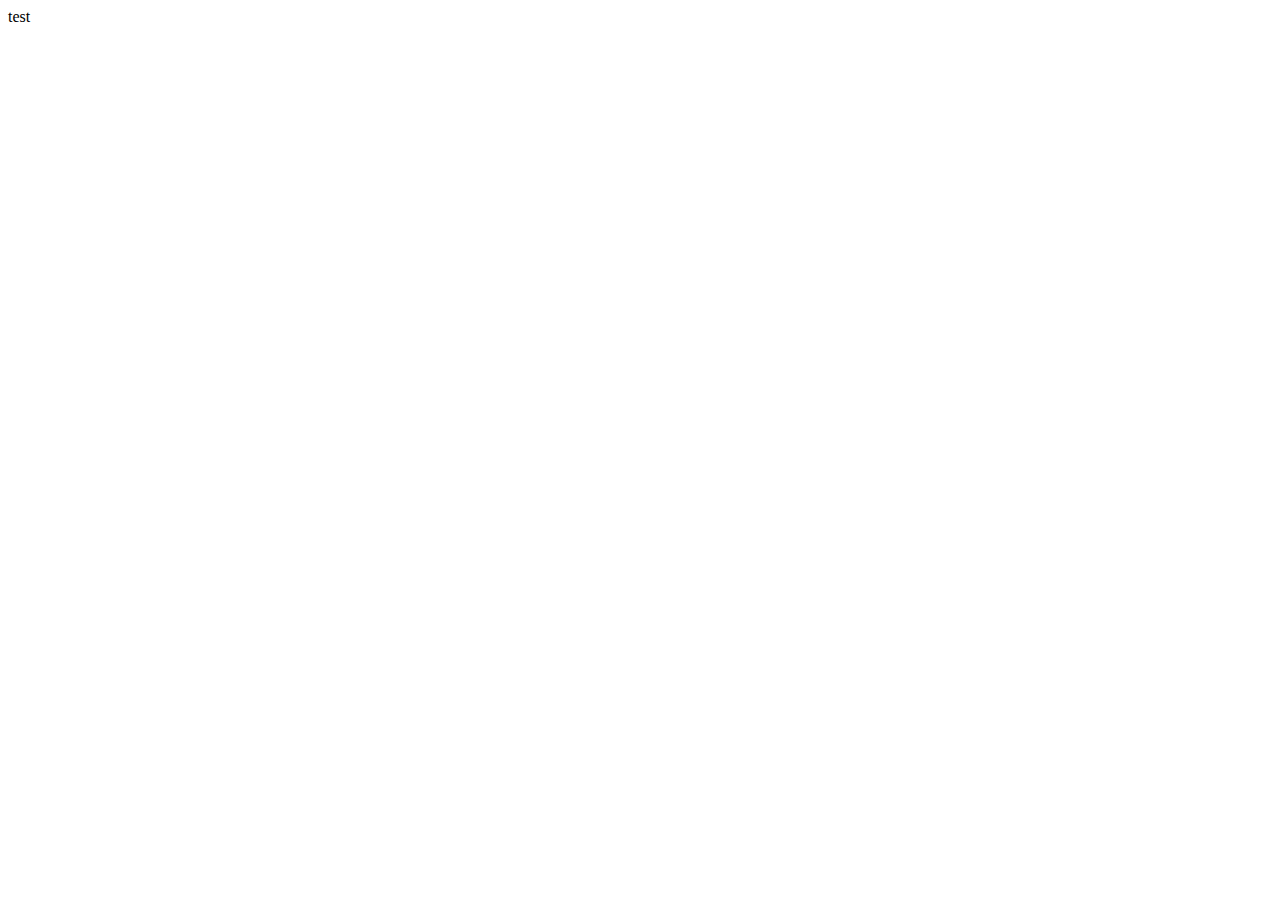
==== index.html @ 6aff22a5 "commit test" ====
<!DOCTYPE html>
<html lang="en">
  <head>
    <meta charset="UTF-8" />
    <meta name="viewport" content="width=device-width, initial-scale=1.0" />
    <title>Document</title>
  </head>
  <body>
    test
  </body>
</html>
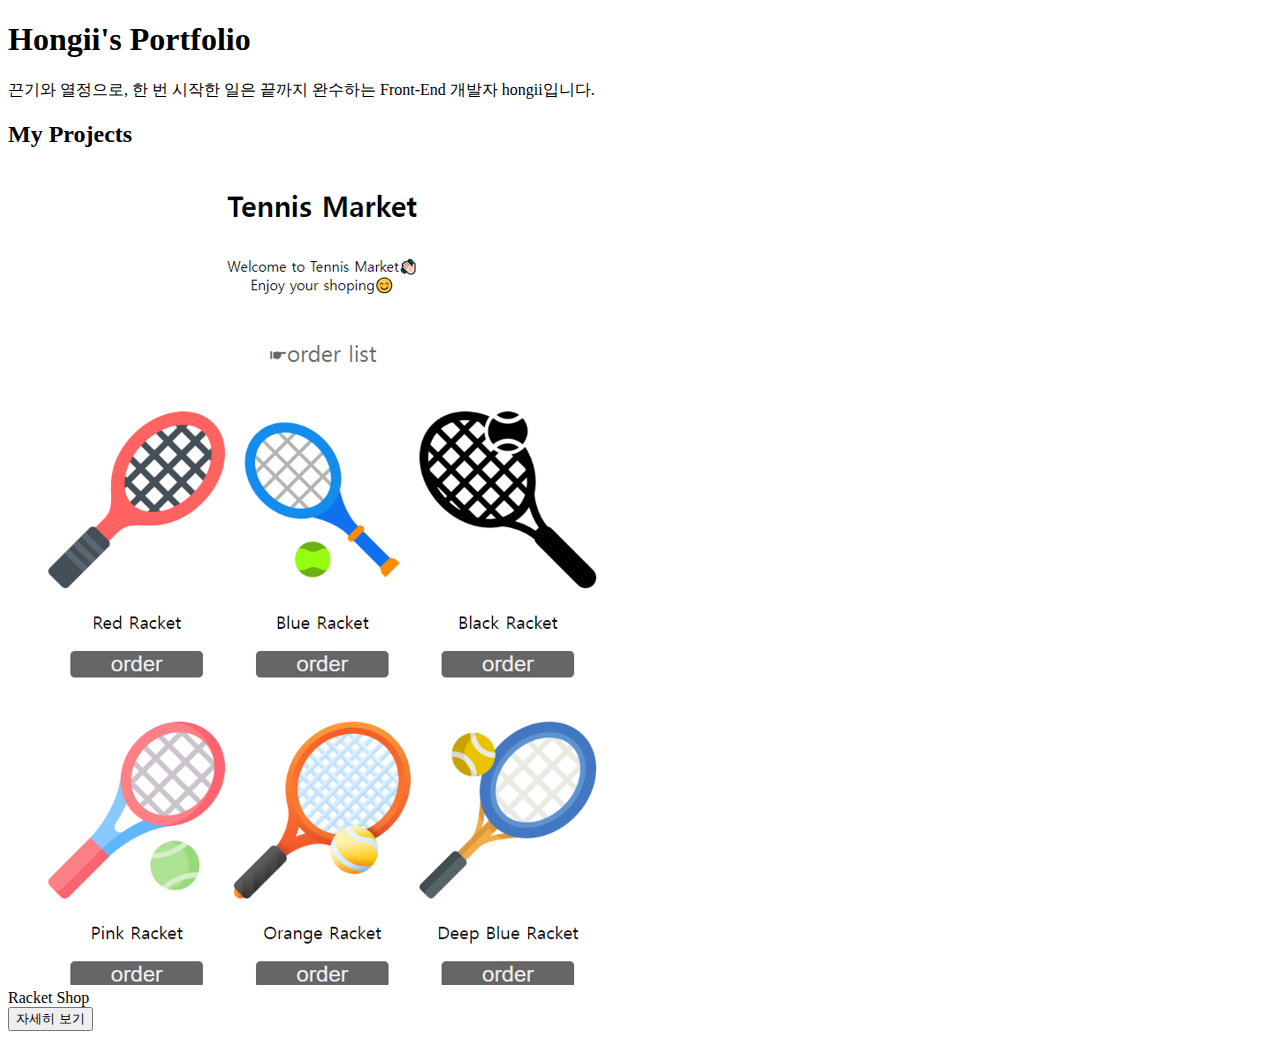
==== commit 1dfeb6ba: "index.html markup & project 연걸" ====
--- a/index.html
+++ b/index.html
@@ -3,9 +3,30 @@
   <head>
     <meta charset="UTF-8" />
     <meta name="viewport" content="width=device-width, initial-scale=1.0" />
-    <title>Document</title>
+    <title>MY Portfolio</title>
   </head>
   <body>
-    test
+    <header>
+      <h1>Hongii's Portfolio</h1>
+      <p>
+        끈기와 열정으로, 한 번 시작한 일은 끝까지 완수하는 Front-End 개발자
+        hongii입니다.
+      </p>
+    </header>
+    <section class="projects_section">
+      <h2 class="title">My Projects</h2>
+      <div class="projects_container">
+        <div class="project">
+          <img src="./images/RacketShop.png" alt="Racket Shop" />
+          <div>Racket Shop</div>
+          <button
+            class="detail_btn"
+            onclick="window.open('./RacketShop/RacketShop.html')"
+          >
+            자세히 보기
+          </button>
+        </div>
+      </div>
+    </section>
   </body>
 </html>
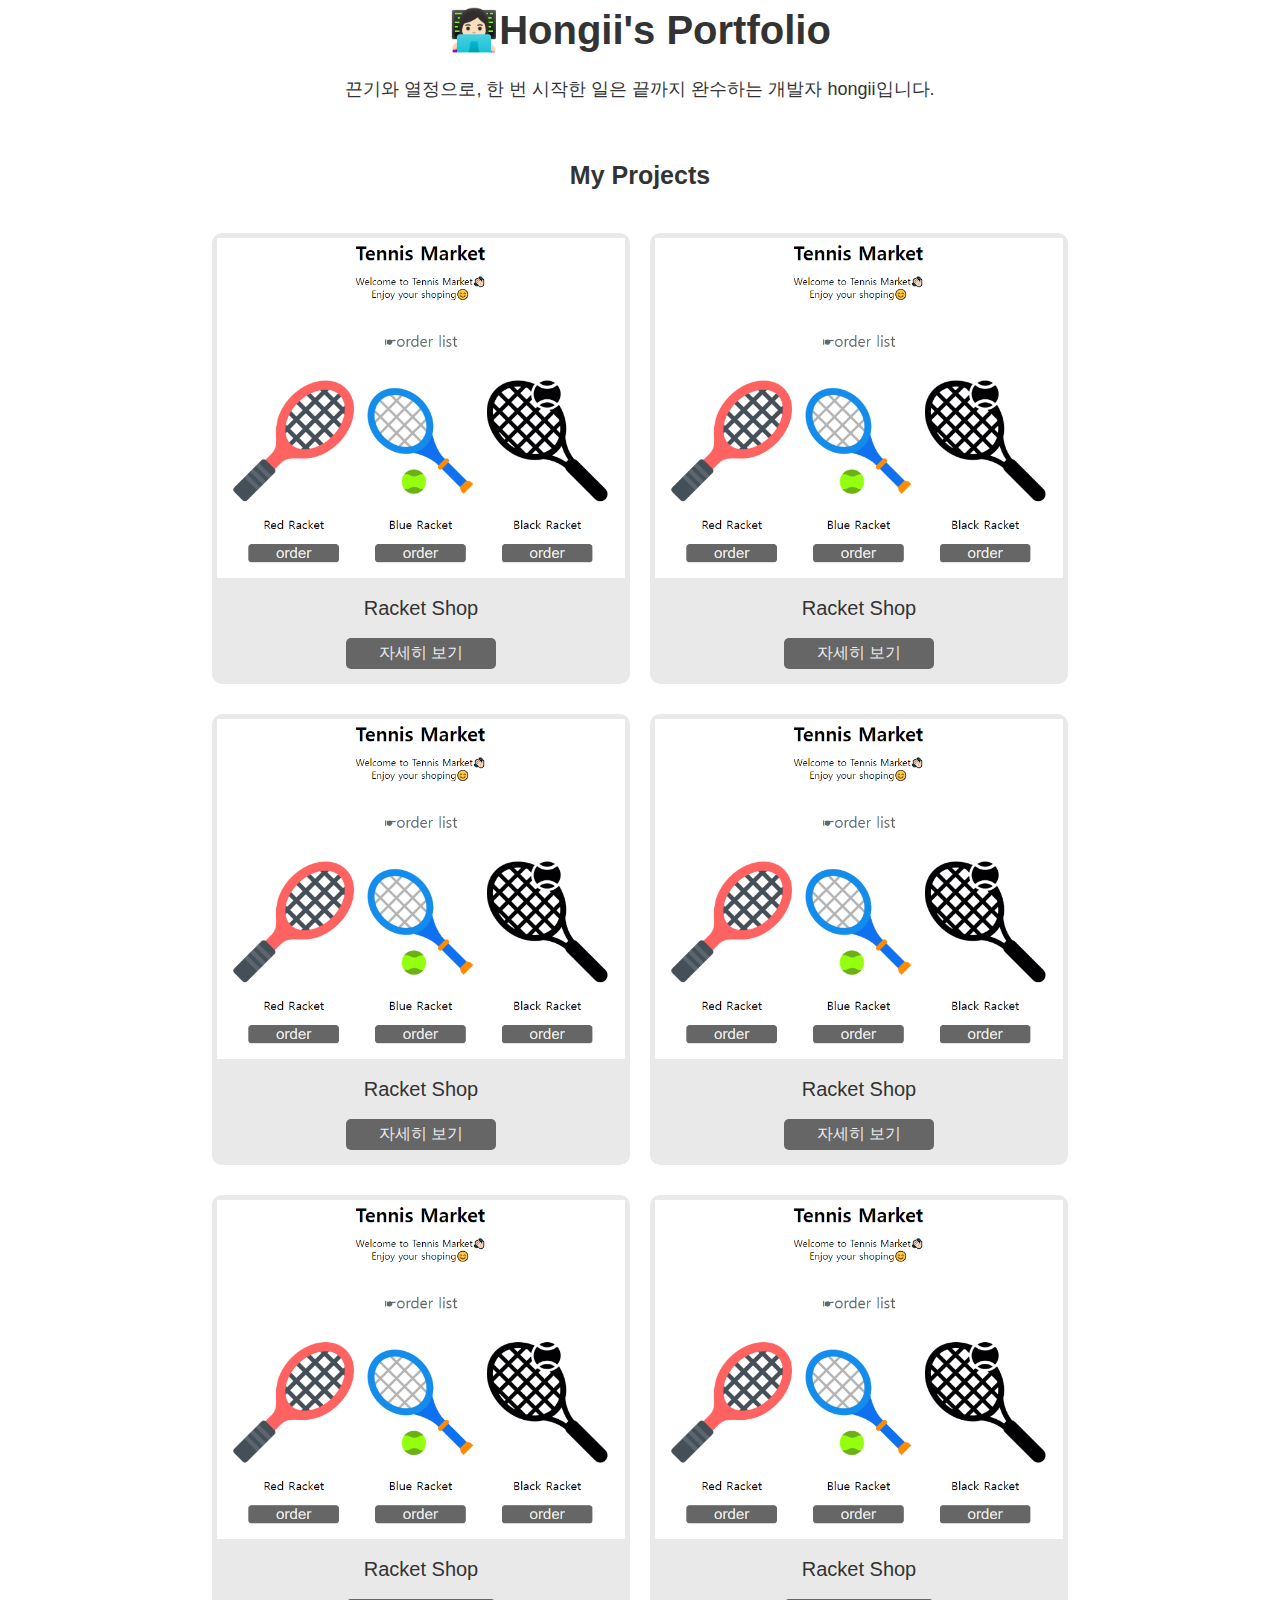
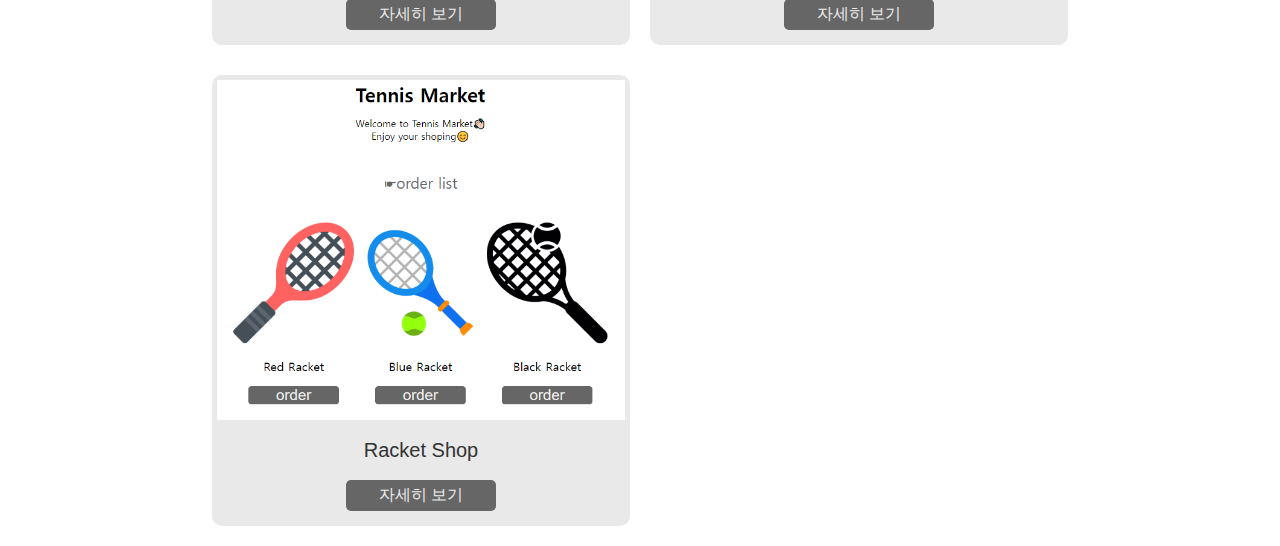
==== commit 38668594: "[style]: css styling" ====
--- a/index.html
+++ b/index.html
@@ -3,28 +3,117 @@
   <head>
     <meta charset="UTF-8" />
     <meta name="viewport" content="width=device-width, initial-scale=1.0" />
-    <title>MY Portfolio</title>
+    <title>MY PORTFOLIO</title>
+    <link rel="stylesheet" href="./default.css" type="text/css" />
+    <link rel="stylesheet" href="./index.css" type="text/css" />
   </head>
   <body>
     <header>
-      <h1>Hongii's Portfolio</h1>
-      <p>
-        끈기와 열정으로, 한 번 시작한 일은 끝까지 완수하는 Front-End 개발자
-        hongii입니다.
+      <h1 class="main_title">👩🏻‍💻Hongii's Portfolio</h1>
+      <p class="description">
+        끈기와 열정으로, 한 번 시작한 일은 끝까지 완수하는 개발자 hongii입니다.
       </p>
     </header>
     <section class="projects_section">
-      <h2 class="title">My Projects</h2>
+      <h2 class="section_title">My Projects</h2>
       <div class="projects_container">
         <div class="project">
-          <img src="./images/RacketShop.png" alt="Racket Shop" />
-          <div>Racket Shop</div>
-          <button
-            class="detail_btn"
-            onclick="window.open('./RacketShop/RacketShop.html')"
-          >
-            자세히 보기
-          </button>
+          <div class="img_container">
+            <img src="./images/RacketShop.png" alt="Racket Shop" />
+          </div>
+          <div class="sub_container">
+            <div class="project_title">Racket Shop</div>
+            <button
+              class="detail_btn"
+              onclick="window.open('./RacketShop/RacketShop.html')"
+            >
+              자세히 보기
+            </button>
+          </div>
+        </div>
+        <div class="project">
+          <div class="img_container">
+            <img src="./images/RacketShop.png" alt="Racket Shop" />
+          </div>
+          <div class="sub_container">
+            <div class="project_title">Racket Shop</div>
+            <button
+              class="detail_btn"
+              onclick="window.open('./RacketShop/RacketShop.html')"
+            >
+              자세히 보기
+            </button>
+          </div>
+        </div>
+        <div class="project">
+          <div class="img_container">
+            <img src="./images/RacketShop.png" alt="Racket Shop" />
+          </div>
+          <div class="sub_container">
+            <div class="project_title">Racket Shop</div>
+            <button
+              class="detail_btn"
+              onclick="window.open('./RacketShop/RacketShop.html')"
+            >
+              자세히 보기
+            </button>
+          </div>
+        </div>
+        <div class="project">
+          <div class="img_container">
+            <img src="./images/RacketShop.png" alt="Racket Shop" />
+          </div>
+          <div class="sub_container">
+            <div class="project_title">Racket Shop</div>
+            <button
+              class="detail_btn"
+              onclick="window.open('./RacketShop/RacketShop.html')"
+            >
+              자세히 보기
+            </button>
+          </div>
+        </div>
+        <div class="project">
+          <div class="img_container">
+            <img src="./images/RacketShop.png" alt="Racket Shop" />
+          </div>
+          <div class="sub_container">
+            <div class="project_title">Racket Shop</div>
+            <button
+              class="detail_btn"
+              onclick="window.open('./RacketShop/RacketShop.html')"
+            >
+              자세히 보기
+            </button>
+          </div>
+        </div>
+        <div class="project">
+          <div class="img_container">
+            <img src="./images/RacketShop.png" alt="Racket Shop" />
+          </div>
+          <div class="sub_container">
+            <div class="project_title">Racket Shop</div>
+            <button
+              class="detail_btn"
+              onclick="window.open('./RacketShop/RacketShop.html')"
+            >
+              자세히 보기
+            </button>
+          </div>
+        </div>
+        <div class="project">
+          <div class="img_container">
+            <img src="./images/RacketShop.png" alt="Racket Shop" />
+          </div>
+          <div class="sub_container">
+            <div class="project_title">Racket Shop</div>
+            <button
+              class="detail_btn"
+              onclick="window.open('./RacketShop/RacketShop.html')"
+            >
+              자세히 보기
+            </button>
+          </div>
         </div>
       </div>
     </section>
--- a/default.css
+++ b/default.css
@@ -0,0 +1,121 @@
+@charset "utf-8";
+/*  
+ * @ RESET CSS
+ * -------------------------------
+ */
+html,
+body,
+div,
+p,
+span,
+strong,
+b,
+em,
+iframe,
+pre,
+h1,
+h2,
+h3,
+h4,
+h5,
+h6,
+img,
+dl,
+dt,
+dd,
+fieldset,
+form,
+legend,
+label,
+table,
+caption,
+thead,
+tbody,
+tfoot,
+tr,
+th,
+td,
+ul,
+ol,
+li,
+a,
+input,
+select,
+textarea {
+  margin: 0;
+  padding: 0;
+  border: 0 none;
+}
+
+body {
+  font-family: MalgunGothic, "맑은 고딕", "돋움", Dotum, AppleGothic, Sans-serif,
+    Arial;
+  font-size: 12px;
+  line-height: 1;
+  color: #333;
+  /* background-color: #ececec; */
+}
+
+ul,
+ol,
+li {
+  list-style: none;
+}
+em,
+address {
+  font-style: normal;
+}
+img {
+  border: 0 none;
+  font-size: 0;
+  line-height: 0;
+}
+sup {
+  position: relative;
+  top: 2px;
+  font-size: 11px;
+  line-height: 100%;
+}
+
+table {
+  border-collapse: collapse;
+  border-spacing: 0;
+}
+caption {
+  overflow: hidden;
+  width: 0;
+  height: 0;
+  font-size: 0;
+  line-height: 0;
+}
+th,
+td {
+  vertical-align: middle; /* white-space: nowrap */
+}
+
+a {
+  color: #333;
+  text-decoration: none;
+  line-height: 1;
+}
+a:hover,
+a:focus,
+a:active {
+  text-decoration: underline;
+}
+a:visited {
+  color: #333;
+}
+*,
+html {
+  box-sizing: border-box;
+  -webkit-box-sizing: border-box;
+  -moz-box-sizing: border-box;
+}
+*,
+*:before,
+*:after {
+  box-sizing: border-box;
+  -webkit-box-sizing: border-box;
+  -moz-box-sizing: border-box;
+}
--- a/index.css
+++ b/index.css
@@ -0,0 +1,92 @@
+header {
+  margin-bottom: 40px;
+  text-align: center;
+}
+
+.main_title {
+  padding: 10px 0px;
+  font-size: 40px;
+}
+
+.description {
+  font-size: 18px;
+  padding: 20px 0px;
+}
+
+.projects_section {
+  display: flex;
+  flex-direction: column;
+  justify-content: center;
+  align-items: center;
+}
+
+.section_title {
+  font-size: 25px;
+  padding: 5px 0;
+  text-align: center;
+  margin-bottom: 20px;
+}
+
+.projects_container {
+  display: grid;
+  grid-template-columns: repeat(auto-fill, minmax(350px, auto));
+  gap: 30px 20px;
+  justify-items: center;
+  align-items: center;
+  padding: 20px;
+  margin-left: 30px;
+  margin-right: 30px;
+  max-width: 70vw;
+}
+
+.project {
+  display: flex;
+  flex-direction: column;
+  align-items: center;
+  justify-content: space-between;
+  border-radius: 10px;
+  height: 100%;
+  background-color: #e9e9e9;
+}
+
+.img_container {
+  border-radius: 10px 10px 0px 0px;
+  height: 100%;
+  display: flex;
+  justify-content: center;
+  align-items: center;
+  background-color: #e9e9e9;
+  margin-top: 5px;
+  padding: 0px 5px;
+}
+
+img {
+  min-width: 350px;
+  max-width: 100%;
+  object-fit: cover;
+}
+
+.sub_container {
+  padding-top: 10px;
+  padding-bottom: 10px;
+}
+
+.project_title {
+  text-align: center;
+  font-size: 20px;
+  margin-bottom: 20px;
+  margin-top: 10px;
+  color: #333;
+}
+
+.detail_btn {
+  font-size: 16px;
+  width: 150px;
+  color: #ececec;
+  background-color: #666;
+  border: none;
+  border-radius: 5px;
+  margin-bottom: 5px;
+  padding: 5px;
+  cursor: pointer;
+}
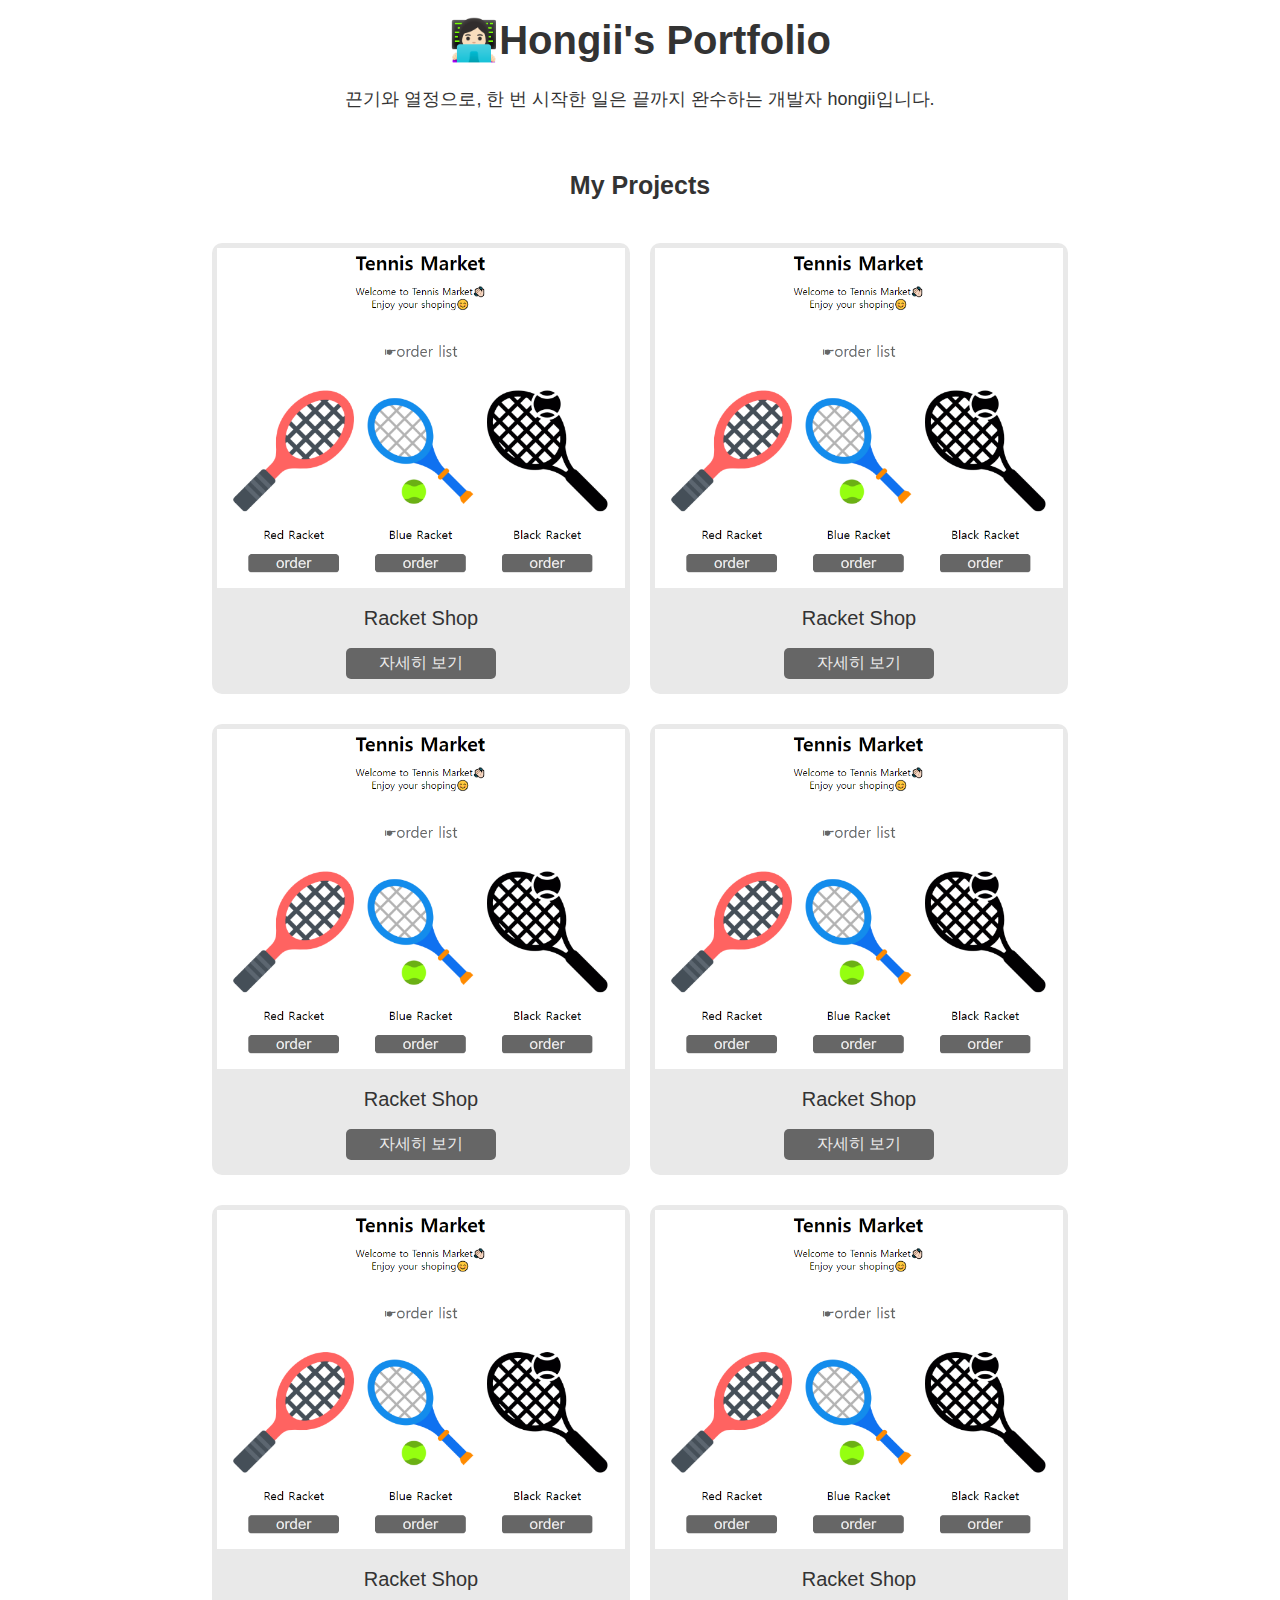
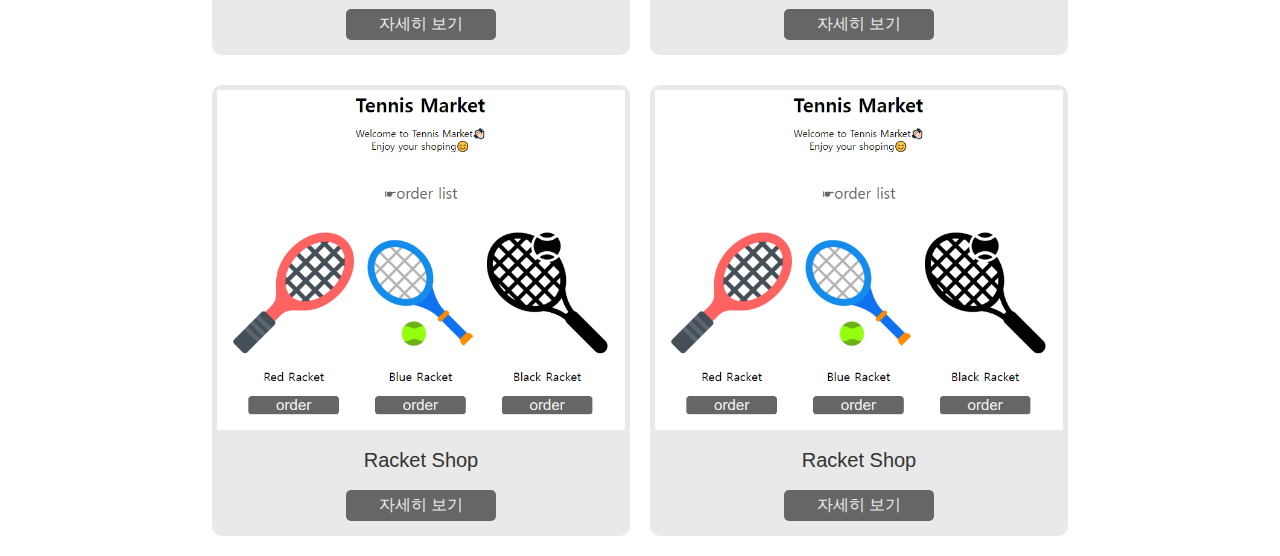
==== commit 7c03cdfe: "[fix]: '자세히보기'버튼 클릭 시, 404에러 발생. window.open()에 들어가는 url주소를 절대경로로 변경" ====
--- a/index.html
+++ b/index.html
@@ -25,7 +25,7 @@
             <div class="project_title">Racket Shop</div>
             <button
               class="detail_btn"
-              onclick="window.open('./RacketShop/RacketShop.html')"
+              onclick="window.open('https://hongii.github.io/programmers_project1/RacketShop/racketShop.html')"
             >
               자세히 보기
             </button>
@@ -39,7 +39,7 @@
             <div class="project_title">Racket Shop</div>
             <button
               class="detail_btn"
-              onclick="window.open('./RacketShop/RacketShop.html')"
+              onclick="window.open('https://hongii.github.io/programmers_project1/RacketShop/racketShop.html')"
             >
               자세히 보기
             </button>
@@ -53,7 +53,7 @@
             <div class="project_title">Racket Shop</div>
             <button
               class="detail_btn"
-              onclick="window.open('./RacketShop/RacketShop.html')"
+              onclick="window.open('https://hongii.github.io/programmers_project1/RacketShop/racketShop.html')"
             >
               자세히 보기
             </button>
@@ -67,7 +67,7 @@
             <div class="project_title">Racket Shop</div>
             <button
               class="detail_btn"
-              onclick="window.open('./RacketShop/RacketShop.html')"
+              onclick="window.open('https://hongii.github.io/programmers_project1/RacketShop/racketShop.html')"
             >
               자세히 보기
             </button>
@@ -81,7 +81,7 @@
             <div class="project_title">Racket Shop</div>
             <button
               class="detail_btn"
-              onclick="window.open('./RacketShop/RacketShop.html')"
+              onclick="window.open('https://hongii.github.io/programmers_project1/RacketShop/racketShop.html')"
             >
               자세히 보기
             </button>
@@ -95,7 +95,7 @@
             <div class="project_title">Racket Shop</div>
             <button
               class="detail_btn"
-              onclick="window.open('./RacketShop/RacketShop.html')"
+              onclick="window.open('https://hongii.github.io/programmers_project1/RacketShop/racketShop.html')"
             >
               자세히 보기
             </button>
@@ -109,7 +109,21 @@
             <div class="project_title">Racket Shop</div>
             <button
               class="detail_btn"
-              onclick="window.open('./RacketShop/RacketShop.html')"
+              onclick="window.open('https://hongii.github.io/programmers_project1/RacketShop/racketShop.html')"
+            >
+              자세히 보기
+            </button>
+          </div>
+        </div>
+        <div class="project">
+          <div class="img_container">
+            <img src="./images/RacketShop.png" alt="Racket Shop" />
+          </div>
+          <div class="sub_container">
+            <div class="project_title">Racket Shop</div>
+            <button
+              class="detail_btn"
+              onclick="window.open('https://hongii.github.io/programmers_project1/RacketShop/racketShop.html')"
             >
               자세히 보기
             </button>
--- a/index.css
+++ b/index.css
@@ -1,5 +1,6 @@
 header {
   margin-bottom: 40px;
+  margin-top: 10px;
   text-align: center;
 }
 
